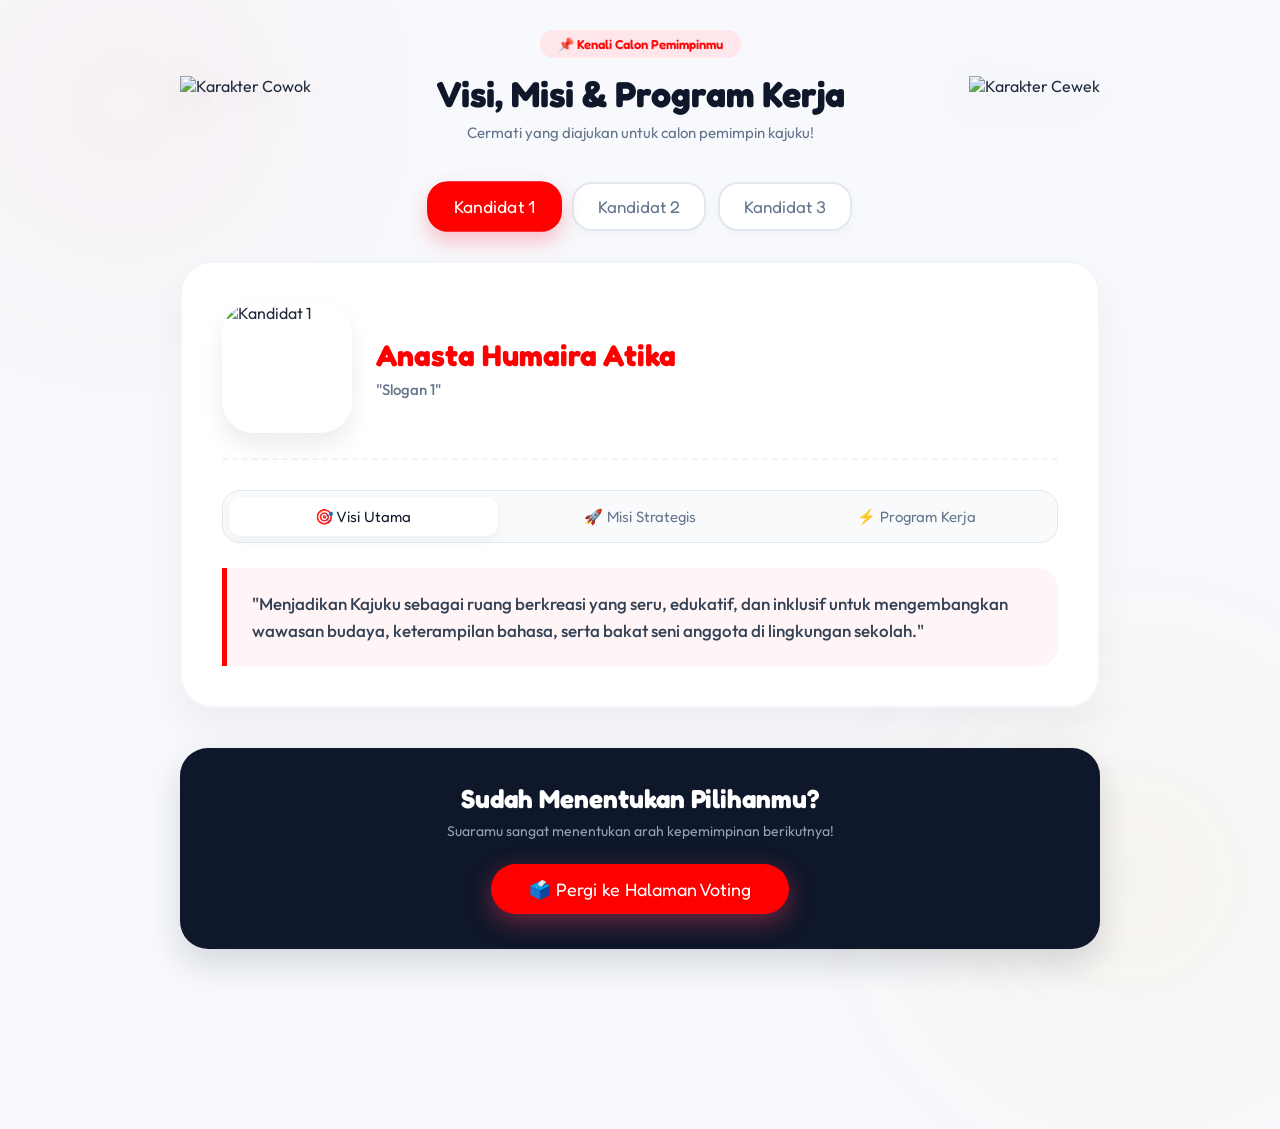
==== index.html @ 7413a35c "Add files via upload" ====
<!DOCTYPE html>
<html lang="id">
<head>
  <meta charset="UTF-8">
  <meta name="viewport" content="width=device-width, initial-scale=1.0">
  <title>Visi Misi & Program Kerja 3 Kandidat</title>
  
  <link href="https://fonts.googleapis.com/css2?family=Fredoka:wght@500;600;700&family=Outfit:wght@400;500;600;700;800&display=swap" rel="stylesheet">
  <link rel="stylesheet" href="style.css">
</head>
<body>

  <div class="bg-blob blob-1"></div>
  <div class="bg-blob blob-2"></div>

  <div class="main-container">
    
    <div class="page-header">
      <div class="floating-character char-left">
        <div class="char-glow"></div>
        <img src="Assets/karakter_cowo.png" alt="Karakter Cowok" onerror="this.onerror=null; this.src='Assets/karakter_cowo.jpg';">
      </div>

      <div class="header-content">
        <span class="badge-pill">📌 Kenali Calon Pemimpinmu</span>
        <h1>Visi, Misi & Program Kerja</h1>
        <p>Cermati yang diajukan untuk calon pemimpin kajuku!</p>
      </div>

      <div class="floating-character char-right">
        <div class="char-glow"></div>
        <img src="Assets/karakter_cewe.png" alt="Karakter Cewek" onerror="this.onerror=null; this.src='Assets/karakter_cewe.jpg';">
      </div>
    </div>

    <!-- Tombol Switcher 3 Kandidat -->
    <div class="tab-switcher">
      <button class="tab-btn active-1" onclick="switchCandidate('1')">Kandidat 1</button>
      <button class="tab-btn" id="btn-tab-2" onclick="switchCandidate('2')">Kandidat 2</button>
      <button class="tab-btn" id="btn-tab-3" onclick="switchCandidate('3')">Kandidat 3</button>
    </div>

    <!-- KANDIDAT 1 (MERAH) -->
    <div id="card-candidate-1" class="candidate-card card-1 active">
      <div class="profile-header">
        <div class="avatar-wrapper">
          <img src="Assets/kandidat_1.png" alt="Kandidat 1" onerror="this.onerror=null; this.src='Assets/kandidat_1.jpg';">
        </div>
        <div class="profile-info">
          <h2>Anasta Humaira Atika</h2>
          <span class="tagline">"Slogan 1"</span>
        </div>
      </div>

      <div class="sub-tabs">
        <button class="sub-btn active" onclick="switchSubTab('1', 'visi', this)">🎯 Visi Utama</button>
        <button class="sub-btn" onclick="switchSubTab('1', 'misi', this)">🚀 Misi Strategis</button>
        <button class="sub-btn" onclick="switchSubTab('1', 'prokt', this)">⚡ Program Kerja</button>
      </div>

      <div id="1-visi" class="tab-content active">
        <div class="visi-box">
          "Menjadikan Kajuku sebagai ruang berkreasi yang seru,
edukatif, dan inklusif untuk mengembangkan
wawasan budaya, keterampilan bahasa, serta bakat
seni anggota di lingkungan sekolah."
        </div>
      </div>

      <div id="1-misi" class="tab-content">
        <ul class="list-container">
          <li class="list-item"><span class="list-icon">1</span><div>Pembelajaran Interaktif dengan metode
permainan, simulasi, dan praktik langsung.</div></li>
          <li class="list-item"><span class="list-icon">2</span><div>Memfasilitasi segala minat anggota di berbagai
bidang secara terarah.</div></li>
          <li class="list-item"><span class="list-icon">3</span><div>Mengadakan kegiatan keakraban rutin yang
mempererat hubungan antar-anggota maupun
lintas ekskul.</div></li>
          <li class="list-item"><span class="list-icon">4</span><div>Menunjukkan kepada pihak sekolah dan siswa lain
bahwa Kajuku mampu menjadi wadah yang
produktif dan berprestasi.</div></li>
        </ul>
      </div>

      <div id="1-prokt" class="tab-content">
        <ul class="list-container">
          <li class="list-item"><span class="list-icon">✓</span><div><strong>Beyond Bond:</strong> Mengadakan bonding time untukmempererat koneksi antar-anggota Kajuku.</div></li>
          <li class="list-item"><span class="list-icon">✓</span><div><strong>KajuTales:</strong> Membuat mini exhibit, dan story interaktif di sosial media Kajuku.</div></li>
          <li class="list-item"><span class="list-icon">✓</span><div><strong>Creajuku:</strong> Mengadakan proyek kreativitas media sosial untuk anggota.</div></li>
          <li class="list-item"><span class="list-icon">✓</span><div><strong>Insight:</strong> Mengadakan workshop bersama alumni/pembina Kajuku.</div></li>
        </ul>
      </div>
    </div>

    <!-- KANDIDAT 2 (KUNING) -->
    <div id="card-candidate-2" class="candidate-card card-2">
      <div class="profile-header">
        <div class="avatar-wrapper">
          <img src="Assets/kandidat_2.png" alt="Kandidat 2" onerror="this.onerror=null; this.src='Assets/kandidat_2.jpg';">
        </div>
        <div class="profile-info">
          <h2>Nasywa Ivana Maharani</h2>
          <span class="tagline">"Slogan 2"</span>
        </div>
      </div>

      <div class="sub-tabs">
        <button class="sub-btn active" onclick="switchSubTab('2', 'visi', this)">🎯 Visi Utama</button>
        <button class="sub-btn" onclick="switchSubTab('2', 'misi', this)">🚀 Misi Strategis</button>
        <button class="sub-btn" onclick="switchSubTab('2', 'prokt', this)">⚡ Program Kerja</button>
      </div>

      <div id="2-visi" class="tab-content active">
        <div class="visi-box">
          "Menjadikan Japanese Club sebagai wadah yang mampu mewadahi berbagai minat dan tujuan anggota, sekaligus menjadi tempat untuk belajar, sharing informasi, berproses, dan berkembang bersama."
        </div>
      </div>

      <div id="2-misi" class="tab-content">
        <ul class="list-container">
          <li class="list-item"><span class="list-icon">1</span><div>Menciptakan kegiatan Japanese Club yang menarik, aktif, dan bisa diikuti oleh anggota dengan minat dan tujuan yang berbeda-beda.</div></li>
          <li class="list-item"><span class="list-icon">2</span><div>Mengembangkan kemampuan anggota dalam bahasa Jepang sekaligus memperluas wawasan tentang budaya, pendidikan, dan kehidupan di Jepang.</div></li>
          <li class="list-item"><span class="list-icon">3</span><div>Mendukung anggota yang memiliki rencana untuk melanjutkan pendidikan di Jepang dengan berbagi informasi dan pengalaman yang relevan.</div></li>
          <li class="list-item"><span class="list-icon">4</span><div>Membangun lingkungan Japanese Club yang nyaman, saling mendukung, dan mendorong setiap anggota untuk berani berkembang serta mencoba hal-hal baru.</div></li>
          <li class="list-item"><span class="list-icon">5</span><div>Menjalin Kerjasama dengan club/komunitas Jepang lainnya, sehingga dapat menambah wawasan dan pengetahuan.</div></li>
        </ul>
      </div>

      <div id="2-prokt" class="tab-content">
        <ul class="list-container">
          <li class="list-item"><span class="list-icon">✓</span><div><strong>KAI:</strong> Program yang mengumpulkan berbagai kesempatan untuk anggota, seperti info beasiswa, lomba, pertukaran pelajar, universitas di Jepang, volunteer, dan kegiatan yang berhubungan dengan Jepang, lalu dibagikan secara rutin.</div></li>
          <li class="list-item"><span class="list-icon">✓</span><div><strong>Japan Fact:</strong> Setiap pertemuan, anggota membagikan 1 fakta menarik tentang Jepang secara singkat. Topiknya bisa seputar budaya, bahasa, makanan, sejarah, teknologi, hingga kehidupan sehari-hari.</div></li>
        </ul>
      </div>
    </div>

    <!-- KANDIDAT 3 (EMAS) -->
    <div id="card-candidate-3" class="candidate-card card-3">
      <div class="profile-header">
        <div class="avatar-wrapper">
          <img src="Assets/kandidat_3.png" alt="Kandidat 3" onerror="this.onerror=null; this.src='Assets/kandidat_3.jpg';">
        </div>
        <div class="profile-info">
          <h2>Alfarrezal Raditya Syam</h2>
          <span class="tagline">"Slogan 3"</span>
        </div>
      </div>

      <div class="sub-tabs">
        <button class="sub-btn active" onclick="switchSubTab('3', 'visi', this)">🎯 Visi Utama</button>
        <button class="sub-btn" onclick="switchSubTab('3', 'misi', this)">🚀 Misi Strategis</button>
        <button class="sub-btn" onclick="switchSubTab('3', 'prokt', this)">⚡ Program Kerja</button>
      </div>

      <div id="3-visi" class="tab-content active">
        <div class="visi-box">
          "Meningkatkan minat orang-orang untuk ikut
bergabung ekskul serta membuat anggota ekskul
merasa nyaman dalam kegiatan. Dan juga membuat
ekskul menjadi lebih dikenal."
        </div>
      </div>

      <div id="3-misi" class="tab-content">
        <ul class="list-container">
          <li class="list-item"><span class="list-icon">1</span><div>Menghadirkan pembelajaran yang interaktif dan
tidak membosankan.</div></li>
          <li class="list-item"><span class="list-icon">2</span><div>Mengadakan dan mengikuti kegiatan yang tidak
terpaku dalam lingkup sekolah saja.</div></li>
          <li class="list-item"><span class="list-icon">3</span><div>Membuat tanda pengenal sebagai identitas
anggota.</div></li>
        </ul>
      </div>

      <div id="3-prokt" class="tab-content">
        <ul class="list-container">
          <li class="list-item"><span class="list-icon">✓</span><div><strong>A 4 R</strong> </div></li>
          <li class="list-item"><span class="list-icon">✓</span><div><strong>HOGAHON</strong> </div></li>
          <li class="list-item"><span class="list-icon">✓</span><div><strong>MIBUNSHO</strong> </div></li>
        </ul>
      </div>
    </div>

    <div class="voting-banner">
      <h3>Sudah Menentukan Pilihanmu?</h3>
      <p>Suaramu sangat menentukan arah kepemimpinan berikutnya!</p>
      <a href="vote.html" class="btn-vote-now">🗳️ Pergi ke Halaman Voting</a>
    </div>

  </div>

  <script src="script.js"></script>
</body>
</html>
---- style.css ----
* {
  box-sizing: border-box;
  margin: 0;
  padding: 0;
  -webkit-tap-highlight-color: transparent;
}

body {
  font-family: 'Outfit', -apple-system, BlinkMacSystemFont, sans-serif;
  background-color: #f7f9fc;
  color: #1e293b;
  min-height: 100vh;
  padding: 30px 20px;
  position: relative;
  overflow-x: hidden;
}

.bg-blob {
  position: absolute;
  border-radius: 50%;
  filter: blur(100px);
  z-index: 0;
  pointer-events: none;
  opacity: 0.6;
}

.blob-1 {
  width: 450px; height: 450px;
  background: radial-gradient(circle, rgba(255, 59, 92, 0.15) 0%, rgba(255, 255, 255, 0) 70%);
  top: -120px; left: -100px;
}
.blob-2 {
  width: 500px; height: 500px;
  background: radial-gradient(circle, rgba(245, 158, 11, 0.15) 0%, rgba(255, 255, 255, 0) 70%);
  bottom: -150px; right: -100px;
}

.main-container {
  max-width: 920px;
  margin: 0 auto;
  position: relative;
  z-index: 1;
}

.page-header {
  position: relative;
  text-align: center;
  margin-bottom: 40px;
  padding: 0 140px;
}

.header-content { position: relative; z-index: 2; }

.badge-pill {
  display: inline-flex; align-items: center; gap: 6px;
  background: #ffe6eb; color: #ff0808;
  font-family: 'Fredoka', sans-serif; font-size: 13px; font-weight: 600;
  padding: 6px 18px; border-radius: 30px; margin-bottom: 14px;
}

.page-header h1 {
  font-family: 'Fredoka', sans-serif; font-size: 36px; color: #0f172a; margin-bottom: 8px;
}

.page-header p { color: #64748b; font-size: 15px; max-width: 500px; margin: 0 auto; }

.floating-character {
  position: absolute; top: 50%; transform: translateY(-50%); z-index: 3; pointer-events: none;
}
.floating-character img { width: 140px; height: auto; filter: drop-shadow(0 10px 20px rgba(0, 0, 0, 0.1)); }
.char-left { left: 0px; animation: floatHeaderLeft 3.5s ease-in-out infinite; }
.char-right { right: 0px; animation: floatHeaderRight 3.5s ease-in-out infinite 0.5s; }

@keyframes floatHeaderLeft {
  0%, 100% { transform: translateY(-50%) rotate(-3deg); }
  50% { transform: translateY(-58%) rotate(3deg); }
}
@keyframes floatHeaderRight {
  0%, 100% { transform: translateY(-50%) rotate(3deg); }
  50% { transform: translateY(-42%) rotate(-3deg); }
}

/* Tab Switcher 3 Kandidat */
.tab-switcher {
  display: flex; justify-content: center; gap: 12px; margin-bottom: 30px; flex-wrap: wrap;
}

.tab-btn {
  background: #ffffff; border: 2px solid #e2e8f0; padding: 12px 24px;
  border-radius: 20px; font-family: 'Fredoka', sans-serif; font-size: 17px;
  color: #64748b; cursor: pointer; transition: all 0.25s cubic-bezier(0.34, 1.56, 0.64, 1);
  box-shadow: 0 4px 12px rgba(0, 0, 0, 0.03);
}

.tab-btn:hover { transform: translateY(-3px); border-color: #cbd5e1; color: #1e293b; }

.tab-btn.active-1 {
  background: #ff0000; border-color: #ff0000; color: #ffffff;
  box-shadow: 0 10px 20px rgba(255, 59, 92, 0.3); transform: scale(1.03);
}
.tab-btn.active-2 {
  background: #f59e0b; border-color: #f59e0b; color: #ffffff;
  box-shadow: 0 10px 20px rgba(245, 158, 11, 0.3); transform: scale(1.03);
}
.tab-btn.active-3 {
  background: linear-gradient(135deg, #d97706 0%, #b45309 100%); border-color: #d97706; color: #ffffff;
  box-shadow: 0 10px 20px rgba(217, 119, 6, 0.3); transform: scale(1.03);
}

/* Card Profil */
.candidate-card {
  display: none; background: #ffffff; border-radius: 32px; padding: 40px;
  box-shadow: 0 20px 40px rgba(15, 23, 42, 0.05); border: 2px solid #f1f5f9;
}
.candidate-card.active { display: block; animation: cardEntrance 0.4s cubic-bezier(0.16, 1, 0.3, 1); }

@keyframes cardEntrance {
  from { opacity: 0; transform: translateY(20px) scale(0.98); }
  to { opacity: 1; transform: translateY(0); scale(1); }
}

.profile-header {
  display: flex; align-items: center; gap: 24px; margin-bottom: 30px; padding-bottom: 25px; border-bottom: 2px dashed #f1f5f9;
}

.avatar-wrapper {
  width: 130px; height: 130px; border-radius: 32px; overflow: hidden;
  display: flex; align-items: center; justify-content: center; flex-shrink: 0;
  box-shadow: 0 12px 25px rgba(0, 0, 0, 0.08); animation: profileFloat 3.5s ease-in-out infinite;
}
@keyframes profileFloat {
  0%, 100% { transform: translateY(0) rotate(0deg); }
  50% { transform: translateY(-8px) rotate(2deg); }
}

.avatar-wrapper img { width: 100%; height: 100%; object-fit: cover; }

.profile-info h2 { font-family: 'Fredoka', sans-serif; font-size: 30px; margin-bottom: 6px; }
.card-1 .profile-info h2 { color: #ff0000; }
.card-2 .profile-info h2 { color: #d97706; }
.card-3 .profile-info h2 { color: #b45309; }

.tagline { font-size: 15px; color: #64748b; font-weight: 500; line-height: 1.4; }

.sub-tabs {
  display: flex; gap: 8px; margin-bottom: 25px; background: #f8fafc; padding: 6px; border-radius: 18px; border: 1px solid #e2e8f0;
}
.sub-btn {
  flex: 1; background: transparent; border: none; padding: 10px 16px;
  font-family: 'Fredoka', sans-serif; font-size: 15px; color: #64748b; cursor: pointer; border-radius: 12px; transition: all 0.2s ease;
}
.sub-btn:hover { color: #1e293b; }
.sub-btn.active { background: #ffffff; color: #0f172a; box-shadow: 0 4px 12px rgba(0, 0, 0, 0.05); }

.tab-content { display: none; line-height: 1.7; }
.tab-content.active { display: block; }

.visi-box {
  background: #f8fafc; border-left: 5px solid; padding: 22px 25px;
  border-radius: 0 20px 20px 0; font-size: 17px; font-weight: 500; color: #334155; line-height: 1.6;
}
.card-1 .visi-box { border-color: #ff0000; background: #fff5f7; }
.card-2 .visi-box { border-color: #f59e0b; background: #fffbeb; }
.card-3 .visi-box { border-color: #d97706; background: #fef3c7; }

.list-container { list-style: none; display: flex; flex-direction: column; gap: 12px; }
.list-item {
  display: flex; align-items: flex-start; gap: 14px; background: #ffffff;
  padding: 16px 20px; border-radius: 18px; border: 1.5px solid #f1f5f9; box-shadow: 0 4px 10px rgba(0, 0, 0, 0.02);
}
.list-icon {
  width: 32px; height: 32px; border-radius: 10px; display: flex; align-items: center; justify-content: center;
  font-family: 'Fredoka', sans-serif; font-size: 15px; font-weight: 700; flex-shrink: 0;
}
.card-1 .list-icon { background: #ffe6eb; color: #ff0000; }
.card-2 .list-icon { background: #fef3c7; color: #d97706; }
.card-3 .list-icon { background: #fef3c7; color: #b45309; }

.voting-banner {
  margin-top: 40px; text-align: center; background: #0f172a; padding: 35px 25px;
  border-radius: 28px; color: #ffffff; box-shadow: 0 15px 35px rgba(15, 23, 42, 0.15);
}
.voting-banner h3 { font-family: 'Fredoka', sans-serif; font-size: 26px; margin-bottom: 8px; }
.voting-banner p { color: #94a3b8; font-size: 14px; margin-bottom: 24px; }

.btn-vote-now {
  display: inline-flex; align-items: center; gap: 10px; background: #ff0000; color: #ffffff;
  text-decoration: none; font-family: 'Fredoka', sans-serif; font-size: 18px;
  padding: 14px 38px; border-radius: 50px; box-shadow: 0 8px 25px rgba(255, 59, 92, 0.4); transition: all 0.3s;
}
.btn-vote-now:hover { transform: translateY(-4px) scale(1.03); background: #ff0000; }

@media (max-width: 900px) {
  .page-header { padding: 0; }
  .floating-character { display: none; }
}
@media (max-width: 640px) {
  .profile-header { flex-direction: column; text-align: center; }
  .avatar-wrapper { width: 110px; height: 110px; }
  .candidate-card { padding: 24px 18px; }
  .tab-switcher { flex-direction: column; }
}
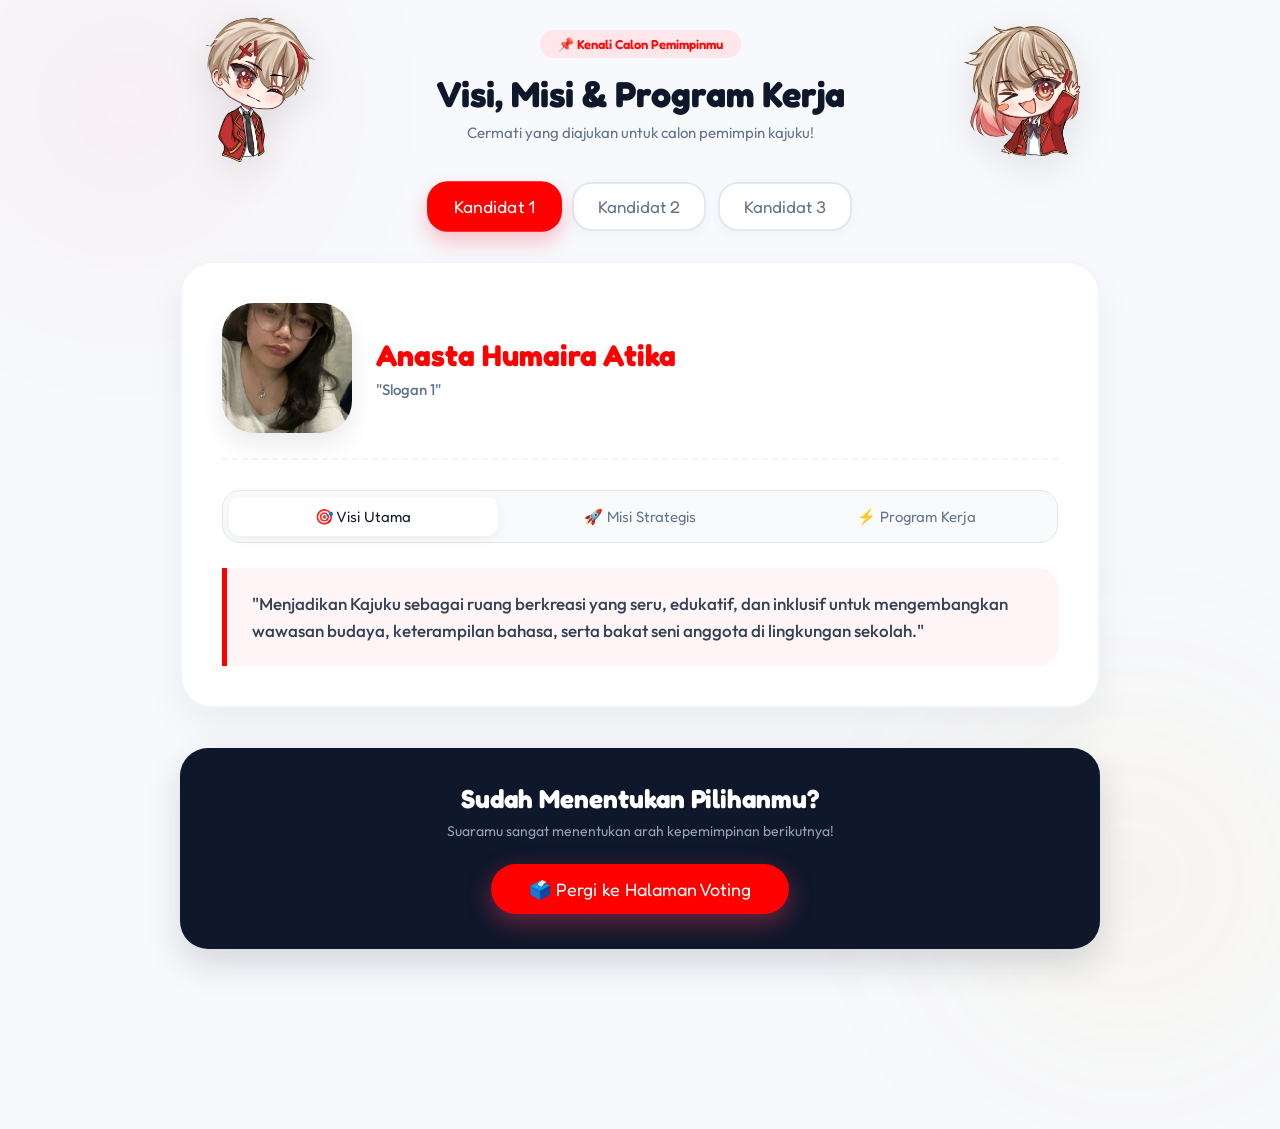
==== commit 3d1c805f: "Update index.html" ====
--- a/index.html
+++ b/index.html
@@ -3,7 +3,7 @@
 <head>
   <meta charset="UTF-8">
   <meta name="viewport" content="width=device-width, initial-scale=1.0">
-  <title>Visi Misi & Program Kerja 3 Kandidat</title>
+  <title>Pemilihan Ketua dan BPH Kajuku</title>
   
   <link href="https://fonts.googleapis.com/css2?family=Fredoka:wght@500;600;700&family=Outfit:wght@400;500;600;700;800&display=swap" rel="stylesheet">
   <link rel="stylesheet" href="style.css">
@@ -191,4 +191,4 @@
 
   <script src="script.js"></script>
 </body>
-</html>+</html>
